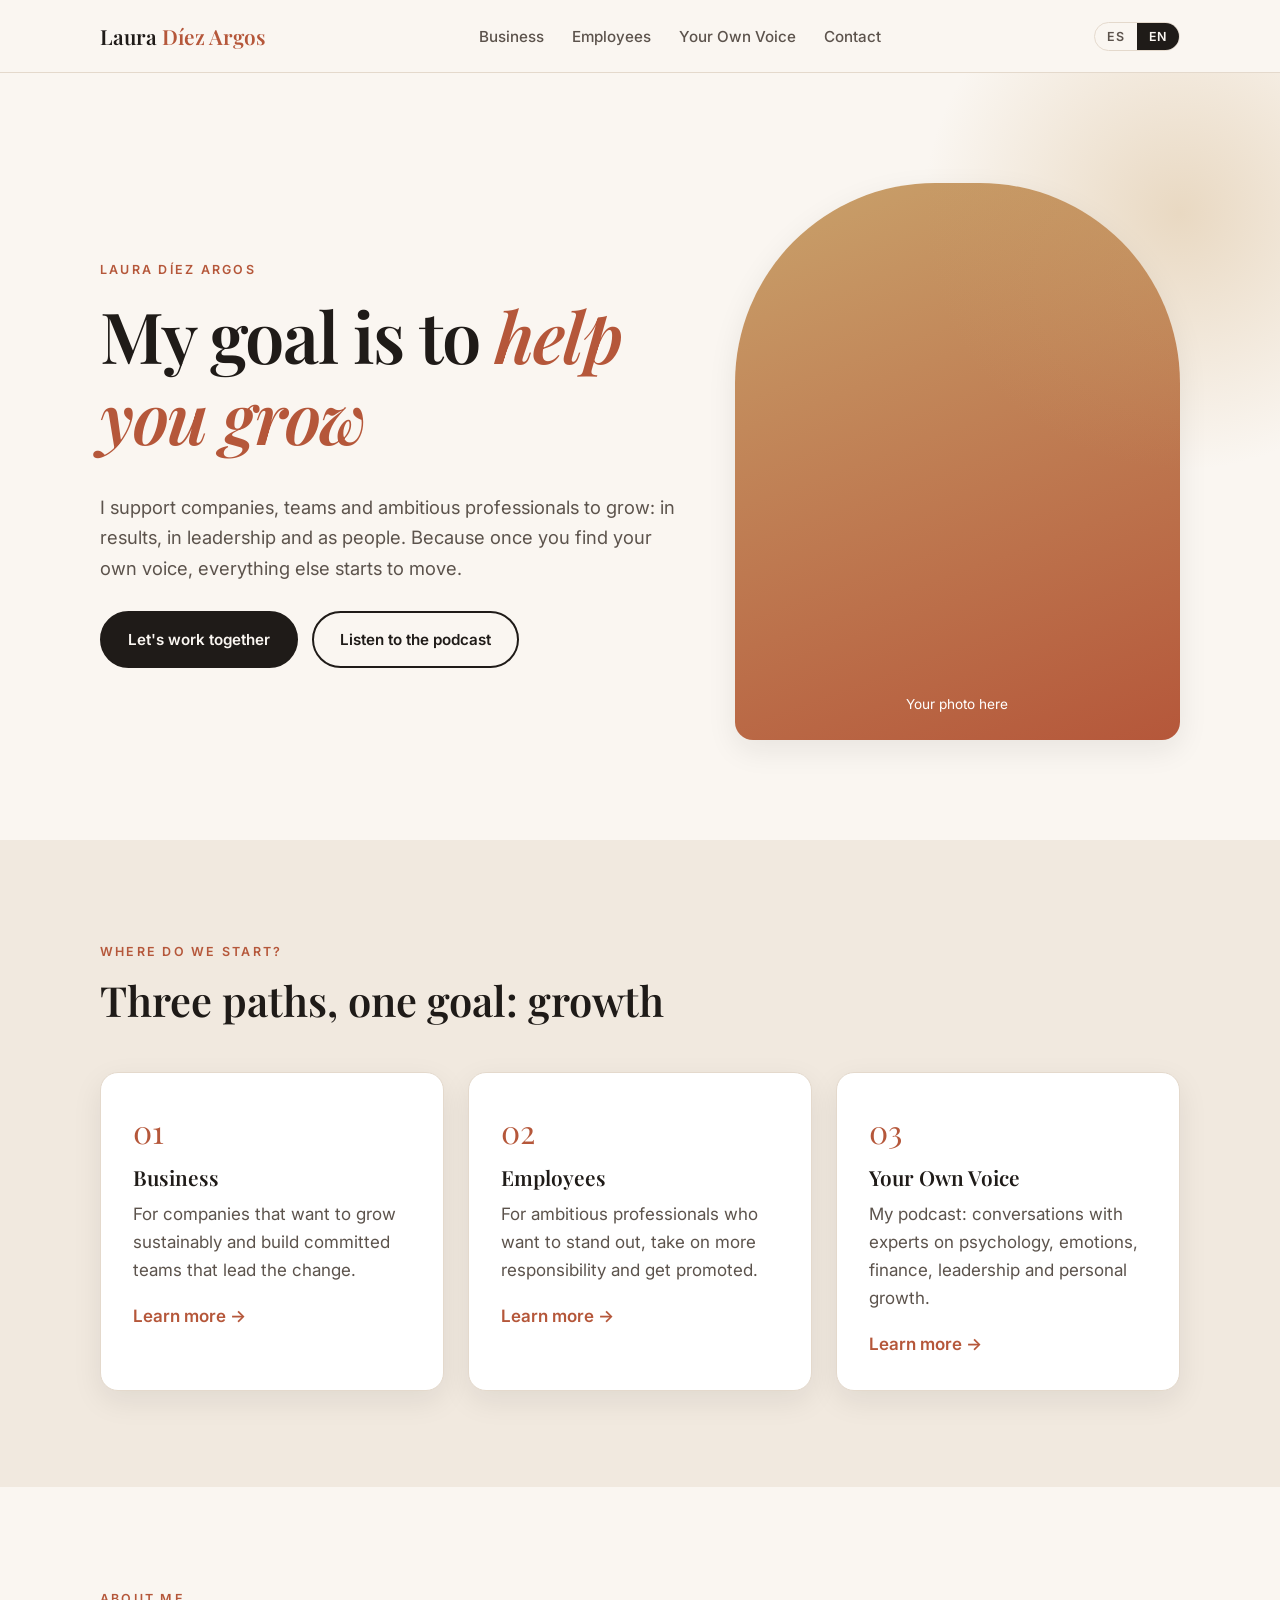
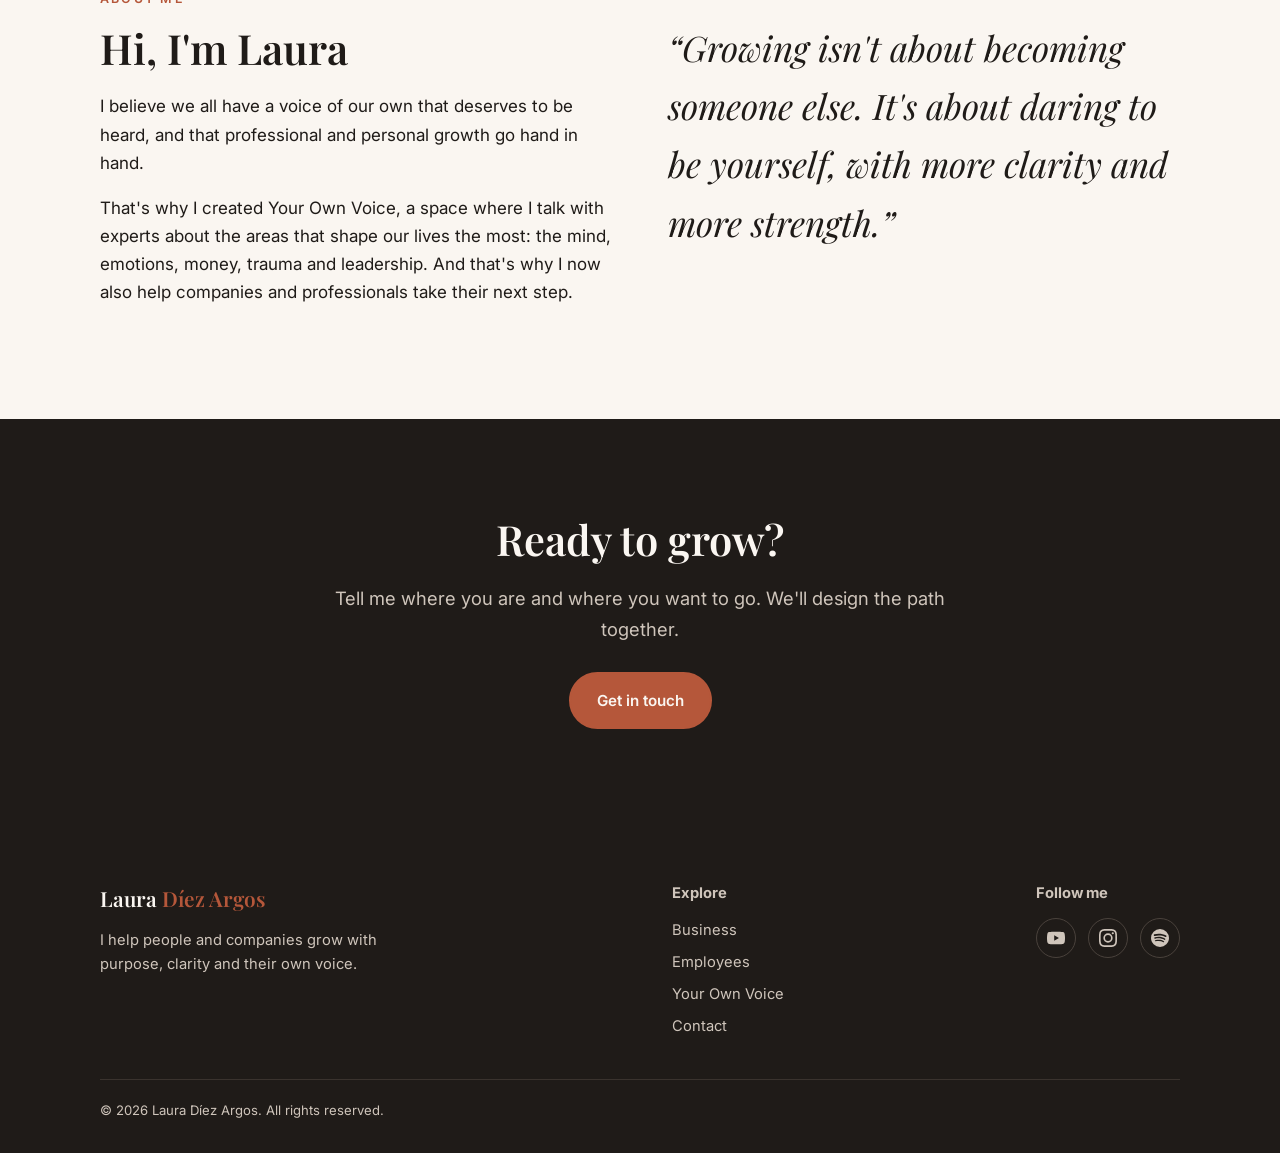
==== website/index.html @ 8116e39f "Add bilingual personal website (ES/EN) Static site with Home, Negocios, Empleados, Your Own Voice an" ====
<!doctype html>
<html lang="es">
<head>
  <meta charset="utf-8">
  <meta name="viewport" content="width=device-width, initial-scale=1">
  <title>Laura Díez Argos</title>
  <meta name="description" content="Laura Díez Argos — My goal is to help you grow. Crecimiento para negocios, empleados y el podcast Your Own Voice.">
  <link rel="preconnect" href="https://fonts.googleapis.com">
  <link rel="preconnect" href="https://fonts.gstatic.com" crossorigin>
  <link href="https://fonts.googleapis.com/css2?family=Inter:wght@400;500;600&family=Playfair+Display:ital,wght@0,500;0,600;1,500&display=swap" rel="stylesheet">
  <link rel="stylesheet" href="css/styles.css">
</head>
<body data-title-key="home.title">
  <div id="site-header"></div>
  <main>
  <section class="hero">
    <div class="container hero-grid">
      <div>
        <span class="eyebrow" data-i18n="home.eyebrow"></span>
        <h1 data-i18n="home.title"></h1>
        <p class="lead" data-i18n="home.lead"></p>
        <div class="btn-row">
          <a class="btn btn-primary" href="contacto.html" data-i18n="home.cta1"></a>
          <a class="btn btn-ghost" href="your-own-voice.html" data-i18n="home.cta2"></a>
        </div>
      </div>
      <!-- Sustituye por: <img src="img/laura.jpg" alt="Laura Díez Argos"> -->
      <div class="hero-photo"><span data-i18n="home.photo"></span></div>
    </div>
  </section>

  <section class="section-alt">
    <div class="container">
      <div class="section-head">
        <span class="eyebrow" data-i18n="home.paths.eyebrow"></span>
        <h2 data-i18n="home.paths.title"></h2>
      </div>
      <div class="grid grid-3">
        <a class="card" href="negocios.html"><span class="num">01</span><h3 data-i18n="home.paths.b.title"></h3><p data-i18n="home.paths.b.text"></p><span class="more" data-i18n="home.more"></span></a>
        <a class="card" href="empleados.html"><span class="num">02</span><h3 data-i18n="home.paths.e.title"></h3><p data-i18n="home.paths.e.text"></p><span class="more" data-i18n="home.more"></span></a>
        <a class="card" href="your-own-voice.html"><span class="num">03</span><h3 data-i18n="home.paths.y.title"></h3><p data-i18n="home.paths.y.text"></p><span class="more" data-i18n="home.more"></span></a>
      </div>
    </div>
  </section>

  <section>
    <div class="container grid grid-2" style="align-items:center;gap:56px">
      <div>
        <span class="eyebrow" data-i18n="home.about.eyebrow"></span>
        <h2 data-i18n="home.about.title"></h2>
        <p data-i18n="home.about.p1"></p>
        <p data-i18n="home.about.p2"></p>
      </div>
      <p class="quote" data-i18n="home.quote"></p>
    </div>
  </section>

  <section class="section-dark cta-band">
    <div class="container">
      <h2 data-i18n="cta.title"></h2>
      <p class="lead center" data-i18n="cta.text"></p>
      <div class="btn-row"><a class="btn btn-primary" href="contacto.html" data-i18n="cta.button"></a></div>
    </div>
  </section>
  </main>
  <div id="site-footer"></div>
  <script src="js/config.js"></script>
  <script src="js/i18n.js"></script>
  <script src="js/main.js"></script>
</body>
</html>
---- website/css/styles.css ----
/* ==========================================================
   Laura Díez Argos — estilos globales
   Paleta cálida y elegante: crema, carbón y terracota.
   Cambia los colores de marca aquí (tokens en :root).
   ========================================================== */
:root {
  --bg: #faf6f1;
  --bg-alt: #f1e9df;
  --surface: #ffffff;
  --ink: #1f1b18;
  --ink-soft: #5c534c;
  --accent: #b5573a;        /* terracota */
  --accent-dark: #8f4029;
  --gold: #c9a26b;
  --line: #e4d9cc;
  --radius: 18px;
  --shadow: 0 10px 30px rgba(31, 27, 24, 0.08);
  --max: 1120px;
  --font-serif: "Playfair Display", Georgia, serif;
  --font-sans: "Inter", system-ui, -apple-system, "Segoe UI", sans-serif;
}

* { box-sizing: border-box; }
html { scroll-behavior: smooth; }
body {
  margin: 0;
  background: var(--bg);
  color: var(--ink);
  font-family: var(--font-sans);
  font-size: 17px;
  line-height: 1.65;
  -webkit-font-smoothing: antialiased;
}
img { max-width: 100%; display: block; }
a { color: inherit; }

.container { width: 100%; max-width: var(--max); margin: 0 auto; padding: 0 20px; }

h1, h2, h3 { font-family: var(--font-serif); font-weight: 600; line-height: 1.15; margin: 0 0 .5em; }
h1 { font-size: clamp(2.4rem, 6vw, 4.4rem); letter-spacing: -0.02em; }
h2 { font-size: clamp(1.8rem, 3.6vw, 2.6rem); }
h3 { font-size: 1.3rem; }
p { margin: 0 0 1em; }

.eyebrow {
  display: inline-block;
  font-size: .78rem;
  font-weight: 600;
  letter-spacing: .18em;
  text-transform: uppercase;
  color: var(--accent);
  margin-bottom: 14px;
}
.lead { font-size: 1.15rem; color: var(--ink-soft); max-width: 640px; }
.accent { color: var(--accent); font-style: italic; }

/* ---------- Header / navegación ---------- */
.site-header {
  position: sticky; top: 0; z-index: 50;
  background: rgba(250, 246, 241, 0.92);
  backdrop-filter: blur(10px);
  border-bottom: 1px solid var(--line);
}
.nav { display: flex; align-items: center; justify-content: space-between; height: 72px; gap: 16px; }
.brand { font-family: var(--font-serif); font-size: 1.3rem; font-weight: 600; text-decoration: none; white-space: nowrap; }
.brand span { color: var(--accent); }
.nav-links { display: flex; align-items: center; gap: 28px; list-style: none; margin: 0; padding: 0; }
.nav-links a {
  text-decoration: none; font-size: .95rem; font-weight: 500; color: var(--ink-soft);
  padding: 6px 0; border-bottom: 2px solid transparent; transition: color .2s, border-color .2s;
}
.nav-links a:hover, .nav-links a.active { color: var(--ink); border-color: var(--accent); }
.nav-right { display: flex; align-items: center; gap: 12px; }

.lang-switch { display: flex; border: 1px solid var(--line); border-radius: 999px; overflow: hidden; }
.lang-switch button {
  border: 0; background: transparent; padding: 6px 12px; font: 600 .78rem var(--font-sans);
  letter-spacing: .06em; cursor: pointer; color: var(--ink-soft);
}
.lang-switch button.on { background: var(--ink); color: var(--bg); }

.menu-toggle { display: none; background: none; border: 0; cursor: pointer; padding: 8px; }
.menu-toggle span { display: block; width: 24px; height: 2px; background: var(--ink); margin: 5px 0; transition: .3s; }

@media (max-width: 860px) {
  .menu-toggle { display: block; }
  .nav-links {
    position: absolute; top: 72px; left: 0; right: 0;
    flex-direction: column; align-items: flex-start; gap: 0;
    background: var(--bg); border-bottom: 1px solid var(--line);
    padding: 8px 20px 20px; display: none;
  }
  .nav-links.open { display: flex; }
  .nav-links li { width: 100%; }
  .nav-links a { display: block; padding: 14px 0; border-bottom: 1px solid var(--line); }
}

/* ---------- Botones ---------- */
.btn {
  display: inline-block; text-decoration: none; font-weight: 600; font-size: .95rem;
  padding: 14px 26px; border-radius: 999px; border: 2px solid var(--ink);
  transition: transform .15s, background .2s, color .2s; cursor: pointer; font-family: var(--font-sans);
}
.btn:hover { transform: translateY(-2px); }
.btn-primary { background: var(--ink); color: var(--bg); }
.btn-primary:hover { background: var(--accent); border-color: var(--accent); }
.btn-ghost { background: transparent; color: var(--ink); }
.btn-ghost:hover { background: var(--ink); color: var(--bg); }
.btn-row { display: flex; flex-wrap: wrap; gap: 14px; margin-top: 28px; }

/* ---------- Secciones ---------- */
section { padding: 96px 0; }
.section-alt { background: var(--bg-alt); }
.section-dark { background: var(--ink); color: var(--bg); }
.section-dark .lead { color: #cfc5bb; }
.section-head { max-width: 720px; margin-bottom: 48px; }
.center { text-align: center; margin-left: auto; margin-right: auto; }

/* Hero */
.hero { padding: 110px 0 100px; position: relative; overflow: hidden; }
.hero::after {
  content: ""; position: absolute; right: -160px; top: -120px; width: 520px; height: 520px;
  border-radius: 50%; background: radial-gradient(circle, rgba(201,162,107,.35), transparent 70%);
  pointer-events: none;
}
.hero-grid { display: grid; grid-template-columns: 1.3fr 1fr; gap: 56px; align-items: center; }
.hero-photo {
  aspect-ratio: 4 / 5; border-radius: 200px 200px var(--radius) var(--radius);
  background: linear-gradient(160deg, var(--gold), var(--accent));
  display: flex; align-items: flex-end; justify-content: center; color: #fff;
  font-size: .85rem; padding: 24px; text-align: center; box-shadow: var(--shadow); overflow: hidden;
}
.hero-photo img { width: 100%; height: 100%; object-fit: cover; }
.page-hero { padding: 90px 0 70px; border-bottom: 1px solid var(--line); }

@media (max-width: 860px) {
  .hero-grid { grid-template-columns: 1fr; }
  .hero-photo { max-width: 360px; }
  section { padding: 72px 0; }
}

/* Tarjetas */
.grid { display: grid; gap: 24px; }
.grid-3 { grid-template-columns: repeat(3, 1fr); }
.grid-2 { grid-template-columns: repeat(2, 1fr); }
@media (max-width: 860px) { .grid-3, .grid-2 { grid-template-columns: 1fr; } }

.card {
  background: var(--surface); border: 1px solid var(--line); border-radius: var(--radius);
  padding: 32px; box-shadow: var(--shadow); transition: transform .2s;
}
a.card { text-decoration: none; display: block; }
a.card:hover { transform: translateY(-4px); }
.card .num { font-family: var(--font-serif); font-size: 2rem; color: var(--accent); display: block; margin-bottom: 8px; }
.card p { color: var(--ink-soft); margin: 0; }
.card .more { display: inline-block; margin-top: 18px; font-weight: 600; color: var(--accent); }

.list-check { list-style: none; padding: 0; margin: 0; }
.list-check li { padding-left: 30px; position: relative; margin-bottom: 12px; }
.list-check li::before { content: "✦"; position: absolute; left: 0; color: var(--accent); }

/* Pasos */
.steps { counter-reset: step; }
.step { display: grid; grid-template-columns: 70px 1fr; gap: 20px; padding: 26px 0; border-top: 1px solid var(--line); }
.step:last-child { border-bottom: 1px solid var(--line); }
.step::before {
  counter-increment: step; content: "0" counter(step);
  font-family: var(--font-serif); font-size: 2rem; color: var(--accent);
}
.step p { color: var(--ink-soft); margin: 0; }

/* Quote / CTA */
.quote { font-family: var(--font-serif); font-size: clamp(1.5rem, 3vw, 2.2rem); font-style: italic; max-width: 820px; }
.cta-band { text-align: center; }
.cta-band .btn-row { justify-content: center; }
.section-dark .btn-primary { background: var(--accent); border-color: var(--accent); }
.section-dark .btn-ghost { color: var(--bg); border-color: var(--bg); }
.section-dark .btn-ghost:hover { background: var(--bg); color: var(--ink); }

/* Temas (chips) */
.chips { display: flex; flex-wrap: wrap; gap: 10px; }
.chip { border: 1px solid var(--line); background: var(--surface); padding: 8px 16px; border-radius: 999px; font-size: .9rem; }

/* Plataformas */
.platform { display: flex; flex-direction: column; gap: 10px; }
.platform .icon { width: 52px; height: 52px; border-radius: 14px; display: grid; place-items: center; color: #fff; margin-bottom: 8px; }
.platform .icon svg { width: 26px; height: 26px; fill: currentColor; }
.yt { background: #ff0000; }
.ig { background: linear-gradient(45deg, #f58529, #dd2a7b, #8134af); }
.sp { background: #1db954; }

.embed { aspect-ratio: 16 / 9; border-radius: var(--radius); overflow: hidden; background: var(--bg-alt); border: 1px dashed var(--line); display: grid; place-items: center; color: var(--ink-soft); text-align: center; padding: 20px; }
.embed iframe { width: 100%; height: 100%; border: 0; }

/* Formulario */
.form { display: grid; gap: 18px; }
.form label { font-weight: 600; font-size: .9rem; display: block; margin-bottom: 6px; }
.form input, .form select, .form textarea {
  width: 100%; padding: 14px 16px; border-radius: 12px; border: 1px solid var(--line);
  background: var(--surface); font: inherit; color: var(--ink);
}
.form input:focus, .form select:focus, .form textarea:focus { outline: 2px solid var(--accent); outline-offset: 1px; }
.form textarea { min-height: 150px; resize: vertical; }
.form-note { font-size: .85rem; color: var(--ink-soft); }

/* Footer */
.site-footer { background: var(--ink); color: #cfc5bb; padding: 56px 0 32px; font-size: .92rem; }
.footer-grid { display: flex; flex-wrap: wrap; justify-content: space-between; gap: 32px; }
.site-footer .brand { color: var(--bg); }
.site-footer a { text-decoration: none; }
.site-footer a:hover { color: var(--bg); }
.footer-links { list-style: none; margin: 0; padding: 0; display: grid; gap: 8px; }
.socials { display: flex; gap: 12px; }
.socials a { width: 40px; height: 40px; border-radius: 50%; border: 1px solid #4a423c; display: grid; place-items: center; }
.socials svg { width: 18px; height: 18px; fill: currentColor; }
.copy { margin-top: 40px; padding-top: 20px; border-top: 1px solid #3a332e; font-size: .82rem; }
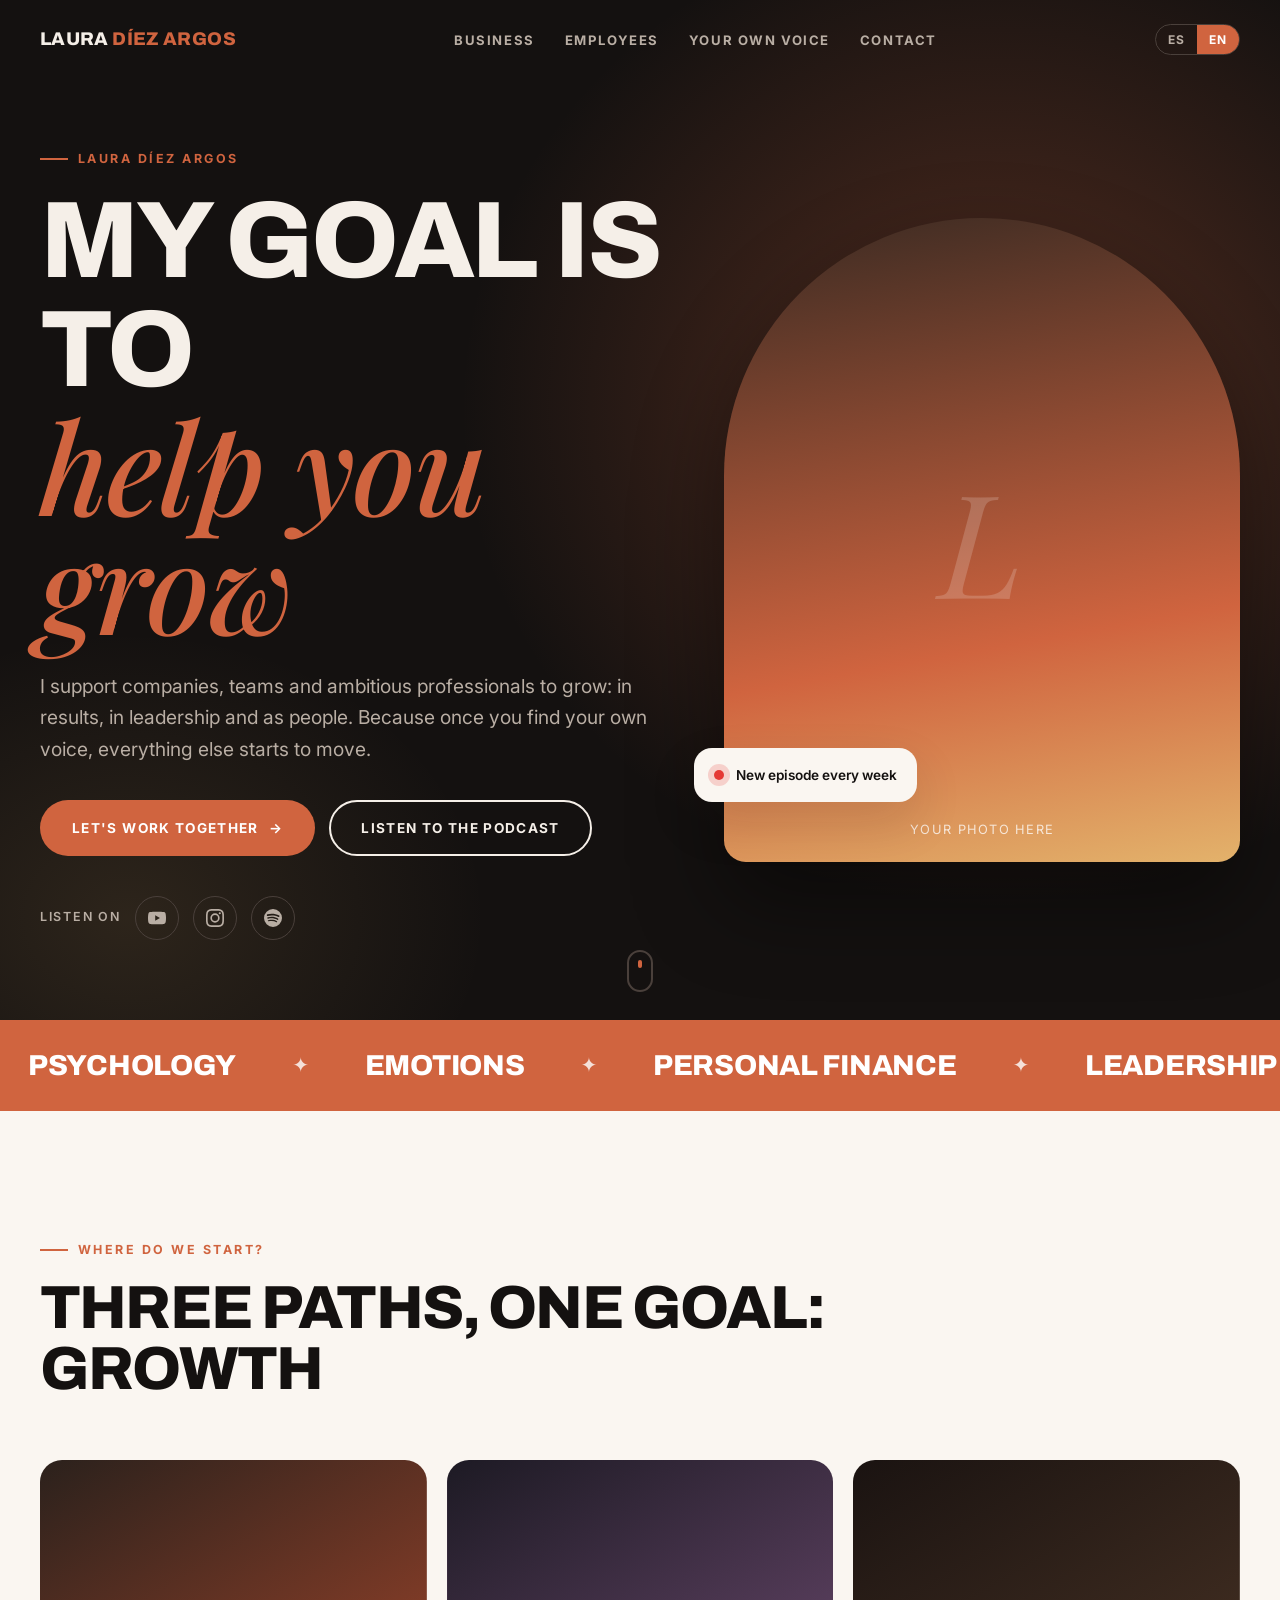
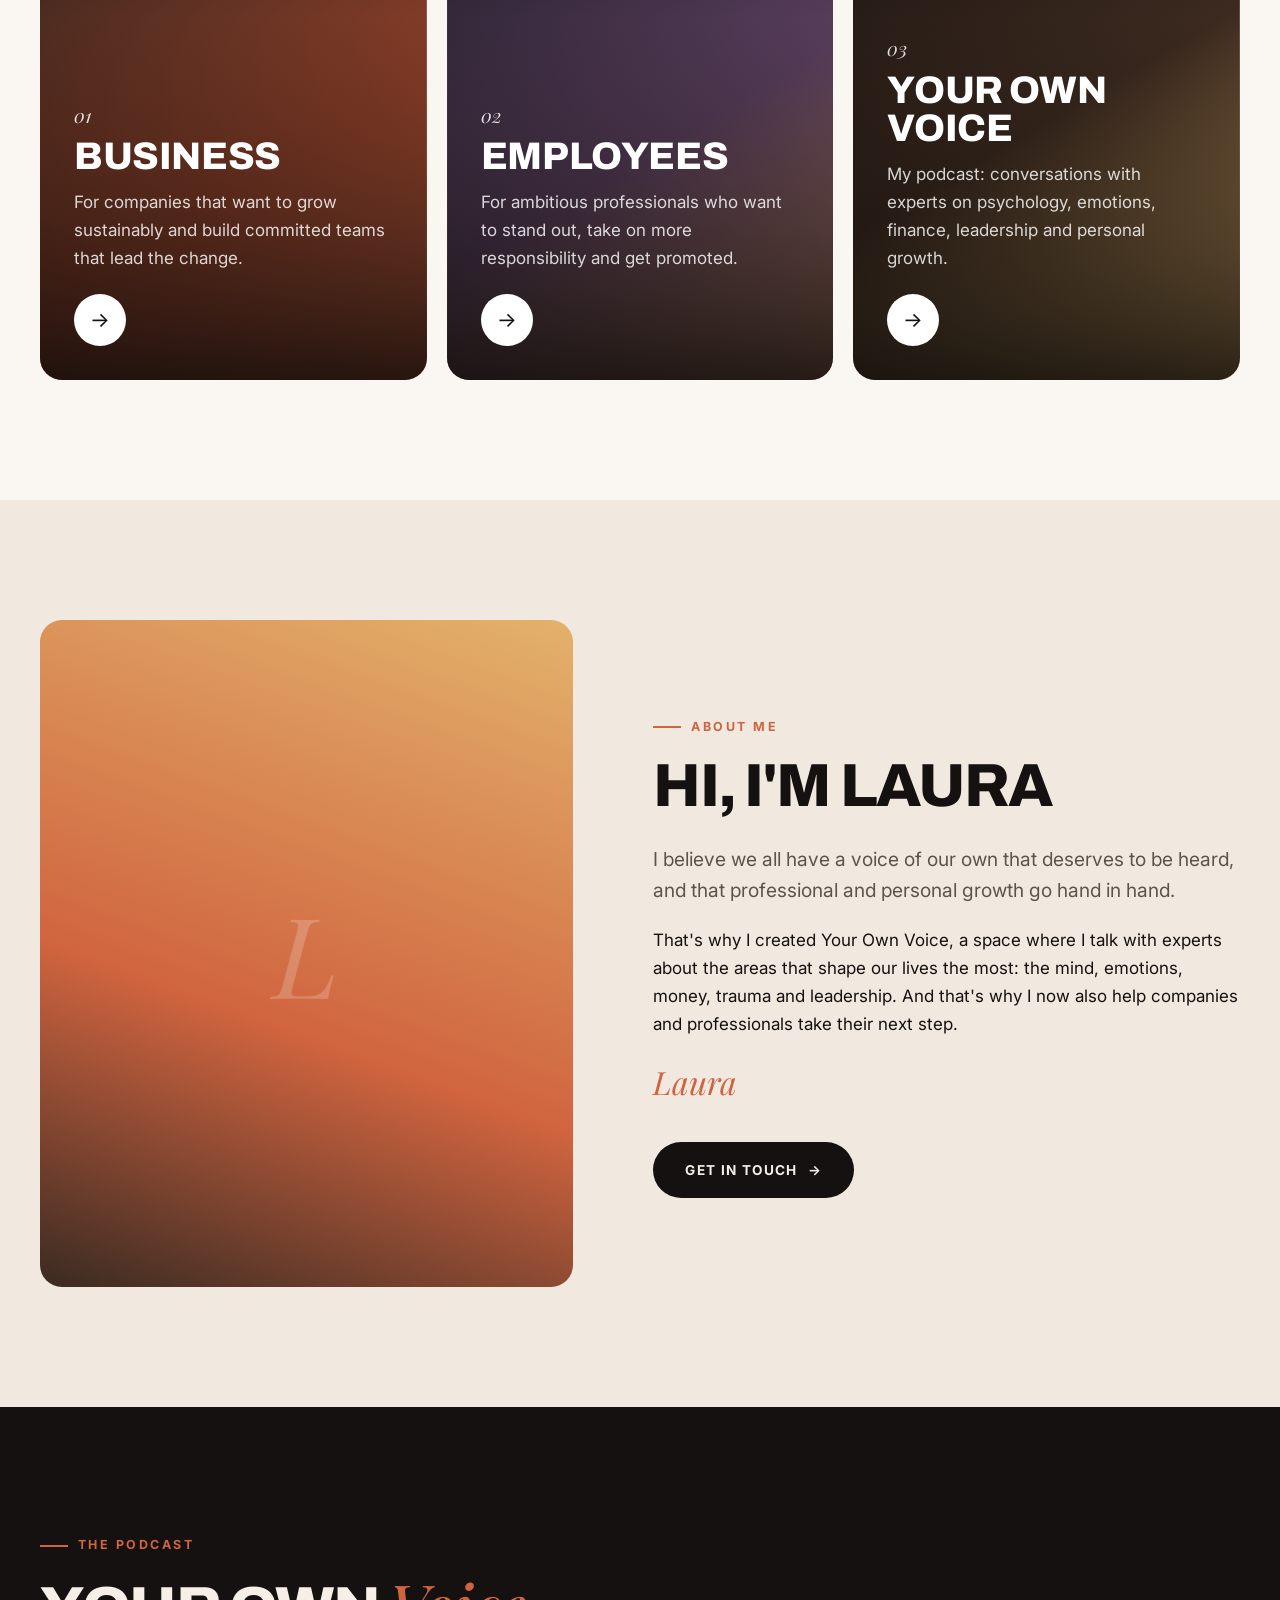
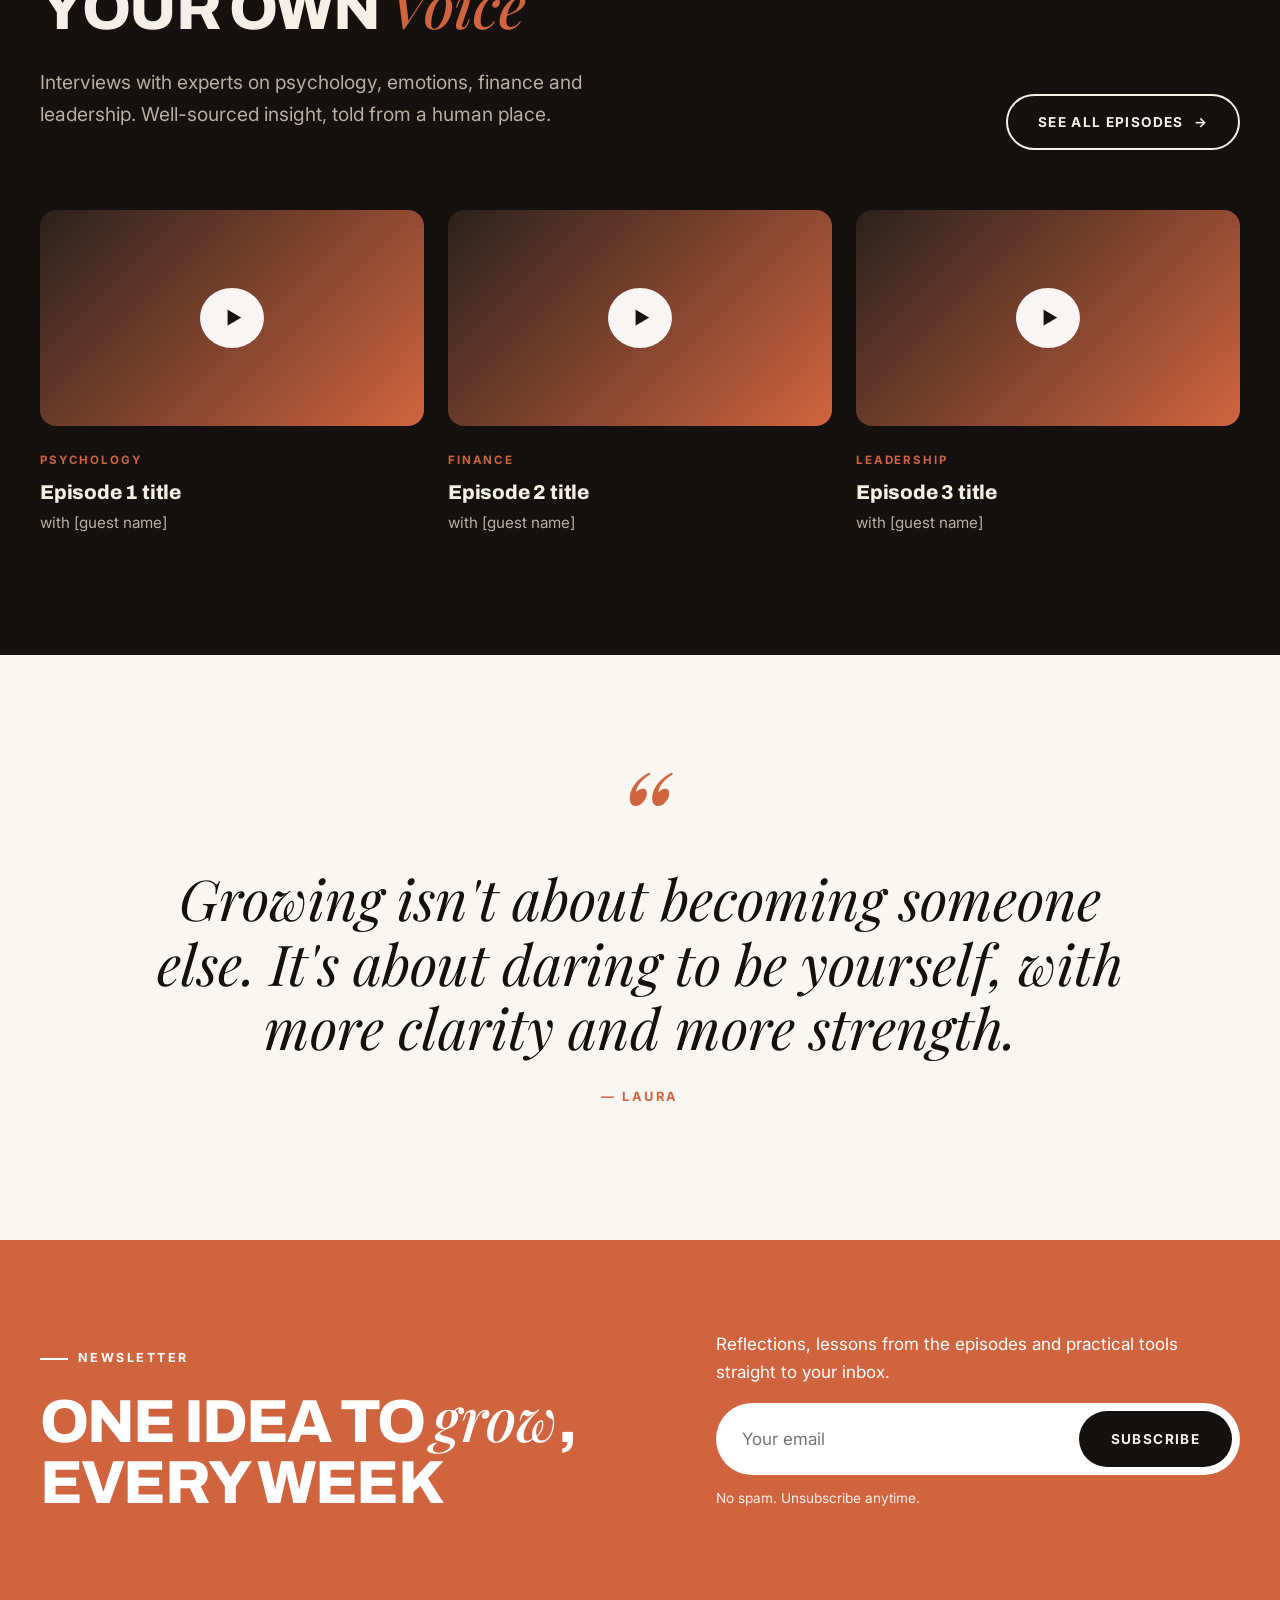
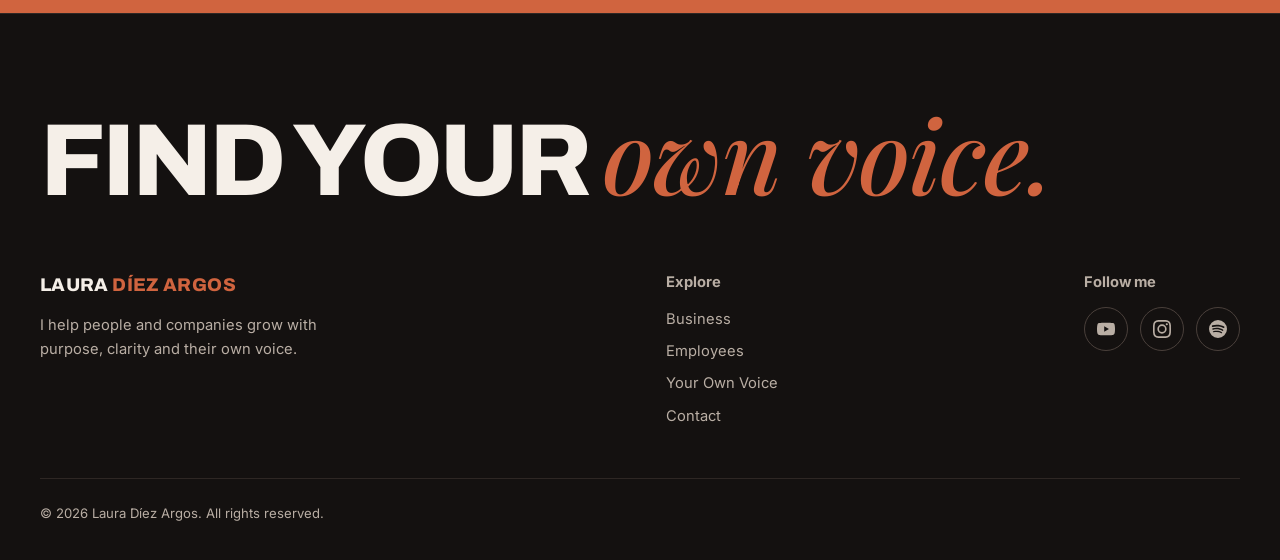
==== commit b2b25bca: "Redesign website with bolder, high-contrast editorial style Dark full-height hero, oversized display" ====
--- a/website/index.html
+++ b/website/index.html
@@ -7,12 +7,13 @@
   <meta name="description" content="Laura Díez Argos — My goal is to help you grow. Crecimiento para negocios, empleados y el podcast Your Own Voice.">
   <link rel="preconnect" href="https://fonts.googleapis.com">
   <link rel="preconnect" href="https://fonts.gstatic.com" crossorigin>
-  <link href="https://fonts.googleapis.com/css2?family=Inter:wght@400;500;600&family=Playfair+Display:ital,wght@0,500;0,600;1,500&display=swap" rel="stylesheet">
+  <link href="https://fonts.googleapis.com/css2?family=Archivo:wght@700;800;900&family=Inter:wght@400;500;600;700&family=Playfair+Display:ital,wght@0,500;0,600;1,500&display=swap" rel="stylesheet">
   <link rel="stylesheet" href="css/styles.css">
 </head>
 <body data-title-key="home.title">
   <div id="site-header"></div>
   <main>
+  <!-- HERO -->
   <section class="hero">
     <div class="container hero-grid">
       <div>
@@ -20,46 +21,96 @@
         <h1 data-i18n="home.title"></h1>
         <p class="lead" data-i18n="home.lead"></p>
         <div class="btn-row">
-          <a class="btn btn-primary" href="contacto.html" data-i18n="home.cta1"></a>
+          <a class="btn btn-primary" href="contacto.html"><span data-i18n="home.cta1"></span> →</a>
           <a class="btn btn-ghost" href="your-own-voice.html" data-i18n="home.cta2"></a>
         </div>
+        <div class="listen" data-socials><span data-i18n="home.listen"></span></div>
       </div>
-      <!-- Sustituye por: <img src="img/laura.jpg" alt="Laura Díez Argos"> -->
-      <div class="hero-photo"><span data-i18n="home.photo"></span></div>
+      <div style="position:relative">
+        <!-- Sustituye el contenido por: <img src="img/laura.jpg" alt="Laura Díez Argos"> -->
+        <div class="hero-photo"><span class="monogram">L</span><span class="ph-note" data-i18n="home.photo"></span></div>
+        <div class="hero-badge"><span class="dot"></span><span data-i18n="home.badge"></span></div>
+      </div>
     </div>
+    <span class="scroll-cue" aria-hidden="true"></span>
   </section>
 
-  <section class="section-alt">
+  <!-- CINTA DE TEMAS -->
+  <div class="marquee" aria-hidden="true"><div class="marquee-track">
+    <span data-i18n="yov.t1"></span><span data-i18n="yov.t2"></span><span data-i18n="yov.t4"></span>
+    <span data-i18n="yov.t5"></span><span data-i18n="yov.t3"></span><span data-i18n="yov.t6"></span>
+    <span data-i18n="yov.t7"></span><span data-i18n="yov.t8"></span>
+  </div></div>
+
+  <!-- CAMINOS -->
+  <section>
     <div class="container">
-      <div class="section-head">
+      <div class="section-head reveal">
         <span class="eyebrow" data-i18n="home.paths.eyebrow"></span>
         <h2 data-i18n="home.paths.title"></h2>
       </div>
-      <div class="grid grid-3">
-        <a class="card" href="negocios.html"><span class="num">01</span><h3 data-i18n="home.paths.b.title"></h3><p data-i18n="home.paths.b.text"></p><span class="more" data-i18n="home.more"></span></a>
-        <a class="card" href="empleados.html"><span class="num">02</span><h3 data-i18n="home.paths.e.title"></h3><p data-i18n="home.paths.e.text"></p><span class="more" data-i18n="home.more"></span></a>
-        <a class="card" href="your-own-voice.html"><span class="num">03</span><h3 data-i18n="home.paths.y.title"></h3><p data-i18n="home.paths.y.text"></p><span class="more" data-i18n="home.more"></span></a>
+      <div class="tiles">
+        <a class="tile reveal" href="negocios.html"><div class="bg bg-1"></div><span class="num">01</span><h3 data-i18n="home.paths.b.title"></h3><p data-i18n="home.paths.b.text"></p><span class="arrow">→</span></a>
+        <a class="tile reveal" href="empleados.html"><div class="bg bg-2"></div><span class="num">02</span><h3 data-i18n="home.paths.e.title"></h3><p data-i18n="home.paths.e.text"></p><span class="arrow">→</span></a>
+        <a class="tile reveal" href="your-own-voice.html"><div class="bg bg-3"></div><span class="num">03</span><h3 data-i18n="home.paths.y.title"></h3><p data-i18n="home.paths.y.text"></p><span class="arrow">→</span></a>
       </div>
     </div>
   </section>
 
-  <section>
-    <div class="container grid grid-2" style="align-items:center;gap:56px">
-      <div>
+  <!-- SOBRE MÍ -->
+  <section class="section-alt">
+    <div class="container about-grid">
+      <!-- Sustituye por: <img src="img/laura-2.jpg" alt="Laura Díez Argos"> -->
+      <div class="about-photo reveal"><span class="monogram">L</span></div>
+      <div class="reveal">
         <span class="eyebrow" data-i18n="home.about.eyebrow"></span>
         <h2 data-i18n="home.about.title"></h2>
-        <p data-i18n="home.about.p1"></p>
+        <p class="lead" data-i18n="home.about.p1"></p>
         <p data-i18n="home.about.p2"></p>
+        <div class="about-sign">Laura</div>
+        <div class="btn-row"><a class="btn btn-dark" href="contacto.html"><span data-i18n="cta.button"></span> →</a></div>
       </div>
-      <p class="quote" data-i18n="home.quote"></p>
     </div>
   </section>
 
-  <section class="section-dark cta-band">
+  <!-- PODCAST -->
+  <section class="section-dark">
     <div class="container">
-      <h2 data-i18n="cta.title"></h2>
-      <p class="lead center" data-i18n="cta.text"></p>
-      <div class="btn-row"><a class="btn btn-primary" href="contacto.html" data-i18n="cta.button"></a></div>
+      <div class="section-head row reveal">
+        <div>
+          <span class="eyebrow" data-i18n="home.pod.eyebrow"></span>
+          <h2 data-i18n="home.pod.title"></h2>
+          <p class="lead" data-i18n="home.pod.text"></p>
+        </div>
+        <a class="btn btn-ghost" href="your-own-voice.html"><span data-i18n="home.pod.cta"></span> →</a>
+      </div>
+      <div class="episodes" data-episodes></div>
+    </div>
+  </section>
+
+  <!-- CITA -->
+  <section>
+    <div class="container reveal">
+      <p class="big-quote" data-i18n="home.quote"></p>
+      <p class="quote-by" data-i18n="home.quote.by"></p>
+    </div>
+  </section>
+
+  <!-- NEWSLETTER -->
+  <section class="section-accent" style="padding:90px 0">
+    <div class="container newsletter reveal">
+      <div>
+        <span class="eyebrow" data-i18n="nl.eyebrow"></span>
+        <h2 data-i18n="nl.title"></h2>
+      </div>
+      <div>
+        <p data-i18n="nl.text"></p>
+        <form class="nl-form" id="nl-form">
+          <input type="email" name="email" required data-i18n-placeholder="nl.placeholder" aria-label="Email">
+          <button class="btn btn-dark" type="submit" data-i18n="nl.button"></button>
+        </form>
+        <p class="nl-note" id="nl-status" data-i18n="nl.note"></p>
+      </div>
     </div>
   </section>
   </main>
--- a/website/css/styles.css
+++ b/website/css/styles.css
@@ -1,21 +1,26 @@
 /* ==========================================================
-   Laura Díez Argos — estilos globales
-   Paleta cálida y elegante: crema, carbón y terracota.
-   Cambia los colores de marca aquí (tokens en :root).
+   Laura Díez Argos — estilos globales (v2: más impacto)
+   Tokens de marca en :root. Titulares grandes en Archivo,
+   acentos emocionales en Playfair Display itálica.
    ========================================================== */
 :root {
   --bg: #faf6f1;
   --bg-alt: #f1e9df;
   --surface: #ffffff;
-  --ink: #1f1b18;
+  --ink: #141110;
+  --ink-2: #1f1a17;
   --ink-soft: #5c534c;
-  --accent: #b5573a;        /* terracota */
-  --accent-dark: #8f4029;
-  --gold: #c9a26b;
+  --on-dark: #f5efe8;
+  --on-dark-soft: #b9aea4;
+  --accent: #d0643f;        /* terracota viva */
+  --accent-dark: #a94a2b;
+  --gold: #e3b26b;
   --line: #e4d9cc;
-  --radius: 18px;
-  --shadow: 0 10px 30px rgba(31, 27, 24, 0.08);
-  --max: 1120px;
+  --line-dark: #2e2724;
+  --radius: 22px;
+  --shadow: 0 20px 50px rgba(20, 17, 16, 0.12);
+  --max: 1240px;
+  --font-display: "Archivo", "Inter", system-ui, sans-serif;
   --font-serif: "Playfair Display", Georgia, serif;
   --font-sans: "Inter", system-ui, -apple-system, "Segoe UI", sans-serif;
 }
@@ -23,194 +28,284 @@
 * { box-sizing: border-box; }
 html { scroll-behavior: smooth; }
 body {
-  margin: 0;
-  background: var(--bg);
-  color: var(--ink);
-  font-family: var(--font-sans);
-  font-size: 17px;
-  line-height: 1.65;
-  -webkit-font-smoothing: antialiased;
+  margin: 0; background: var(--bg); color: var(--ink);
+  font-family: var(--font-sans); font-size: 17px; line-height: 1.65;
+  -webkit-font-smoothing: antialiased; overflow-x: hidden;
 }
 img { max-width: 100%; display: block; }
 a { color: inherit; }
-
 .container { width: 100%; max-width: var(--max); margin: 0 auto; padding: 0 20px; }
 
-h1, h2, h3 { font-family: var(--font-serif); font-weight: 600; line-height: 1.15; margin: 0 0 .5em; }
-h1 { font-size: clamp(2.4rem, 6vw, 4.4rem); letter-spacing: -0.02em; }
-h2 { font-size: clamp(1.8rem, 3.6vw, 2.6rem); }
-h3 { font-size: 1.3rem; }
+h1, h2, h3 { font-family: var(--font-display); font-weight: 800; line-height: 1; margin: 0 0 .45em; letter-spacing: -0.03em; }
+h1 { font-size: clamp(2.8rem, 8.5vw, 7rem); text-transform: uppercase; }
+h2 { font-size: clamp(2rem, 5vw, 3.8rem); text-transform: uppercase; }
+h3 { font-size: 1.4rem; letter-spacing: -0.01em; }
 p { margin: 0 0 1em; }
 
+/* Palabra emocional en serif itálica */
+.accent, .serif { font-family: var(--font-serif); font-style: italic; font-weight: 500; text-transform: none; letter-spacing: -0.01em; color: var(--accent); }
+
 .eyebrow {
-  display: inline-block;
-  font-size: .78rem;
-  font-weight: 600;
-  letter-spacing: .18em;
-  text-transform: uppercase;
-  color: var(--accent);
-  margin-bottom: 14px;
-}
-.lead { font-size: 1.15rem; color: var(--ink-soft); max-width: 640px; }
-.accent { color: var(--accent); font-style: italic; }
-
-/* ---------- Header / navegación ---------- */
+  display: inline-flex; align-items: center; gap: 10px;
+  font-size: .78rem; font-weight: 700; letter-spacing: .2em; text-transform: uppercase;
+  color: var(--accent); margin-bottom: 18px;
+}
+.eyebrow::before { content: ""; width: 28px; height: 2px; background: currentColor; }
+.lead { font-size: 1.2rem; color: var(--ink-soft); max-width: 620px; }
+
+/* ---------- Header ---------- */
 .site-header {
-  position: sticky; top: 0; z-index: 50;
-  background: rgba(250, 246, 241, 0.92);
-  backdrop-filter: blur(10px);
-  border-bottom: 1px solid var(--line);
-}
-.nav { display: flex; align-items: center; justify-content: space-between; height: 72px; gap: 16px; }
-.brand { font-family: var(--font-serif); font-size: 1.3rem; font-weight: 600; text-decoration: none; white-space: nowrap; }
+  position: fixed; top: 0; left: 0; right: 0; z-index: 50;
+  transition: background .3s, border-color .3s; border-bottom: 1px solid transparent;
+  color: var(--on-dark);
+}
+.site-header.scrolled { background: rgba(20, 17, 16, .92); backdrop-filter: blur(12px); border-color: var(--line-dark); }
+.nav { display: flex; align-items: center; justify-content: space-between; height: 78px; gap: 16px; }
+.brand { font-family: var(--font-display); font-size: 1.15rem; font-weight: 800; text-decoration: none; text-transform: uppercase; letter-spacing: .02em; white-space: nowrap; }
 .brand span { color: var(--accent); }
-.nav-links { display: flex; align-items: center; gap: 28px; list-style: none; margin: 0; padding: 0; }
+.nav-links { display: flex; align-items: center; gap: 30px; list-style: none; margin: 0; padding: 0; }
 .nav-links a {
-  text-decoration: none; font-size: .95rem; font-weight: 500; color: var(--ink-soft);
-  padding: 6px 0; border-bottom: 2px solid transparent; transition: color .2s, border-color .2s;
-}
-.nav-links a:hover, .nav-links a.active { color: var(--ink); border-color: var(--accent); }
+  text-decoration: none; font-size: .82rem; font-weight: 700; letter-spacing: .12em; text-transform: uppercase;
+  color: var(--on-dark-soft); padding: 6px 0; border-bottom: 2px solid transparent; transition: color .2s, border-color .2s;
+}
+.nav-links a:hover, .nav-links a.active { color: var(--on-dark); border-color: var(--accent); }
 .nav-right { display: flex; align-items: center; gap: 12px; }
-
-.lang-switch { display: flex; border: 1px solid var(--line); border-radius: 999px; overflow: hidden; }
-.lang-switch button {
-  border: 0; background: transparent; padding: 6px 12px; font: 600 .78rem var(--font-sans);
-  letter-spacing: .06em; cursor: pointer; color: var(--ink-soft);
-}
-.lang-switch button.on { background: var(--ink); color: var(--bg); }
-
+.lang-switch { display: flex; border: 1px solid #4a403b; border-radius: 999px; overflow: hidden; }
+.lang-switch button { border: 0; background: transparent; padding: 7px 12px; font: 700 .75rem var(--font-sans); letter-spacing: .08em; cursor: pointer; color: var(--on-dark-soft); }
+.lang-switch button.on { background: var(--accent); color: #fff; }
 .menu-toggle { display: none; background: none; border: 0; cursor: pointer; padding: 8px; }
-.menu-toggle span { display: block; width: 24px; height: 2px; background: var(--ink); margin: 5px 0; transition: .3s; }
-
-@media (max-width: 860px) {
+.menu-toggle span { display: block; width: 24px; height: 2px; background: var(--on-dark); margin: 5px 0; }
+
+@media (max-width: 900px) {
   .menu-toggle { display: block; }
   .nav-links {
-    position: absolute; top: 72px; left: 0; right: 0;
-    flex-direction: column; align-items: flex-start; gap: 0;
-    background: var(--bg); border-bottom: 1px solid var(--line);
-    padding: 8px 20px 20px; display: none;
+    position: absolute; top: 78px; left: 0; right: 0; flex-direction: column; align-items: flex-start; gap: 0;
+    background: var(--ink); padding: 8px 20px 24px; display: none; border-bottom: 1px solid var(--line-dark);
   }
   .nav-links.open { display: flex; }
   .nav-links li { width: 100%; }
-  .nav-links a { display: block; padding: 14px 0; border-bottom: 1px solid var(--line); }
+  .nav-links a { display: block; padding: 16px 0; border-bottom: 1px solid var(--line-dark); font-size: .95rem; }
 }
 
 /* ---------- Botones ---------- */
 .btn {
-  display: inline-block; text-decoration: none; font-weight: 600; font-size: .95rem;
-  padding: 14px 26px; border-radius: 999px; border: 2px solid var(--ink);
-  transition: transform .15s, background .2s, color .2s; cursor: pointer; font-family: var(--font-sans);
-}
-.btn:hover { transform: translateY(-2px); }
-.btn-primary { background: var(--ink); color: var(--bg); }
-.btn-primary:hover { background: var(--accent); border-color: var(--accent); }
-.btn-ghost { background: transparent; color: var(--ink); }
-.btn-ghost:hover { background: var(--ink); color: var(--bg); }
-.btn-row { display: flex; flex-wrap: wrap; gap: 14px; margin-top: 28px; }
+  display: inline-flex; align-items: center; gap: 10px; text-decoration: none;
+  font: 700 .85rem var(--font-sans); letter-spacing: .1em; text-transform: uppercase;
+  padding: 18px 30px; border-radius: 999px; border: 2px solid transparent; cursor: pointer;
+  transition: transform .2s, background .2s, color .2s, border-color .2s;
+}
+.btn:hover { transform: translateY(-3px); }
+.btn-primary { background: var(--accent); color: #fff; }
+.btn-primary:hover { background: var(--accent-dark); }
+.btn-ghost { border-color: currentColor; color: inherit; background: transparent; }
+.btn-ghost:hover { background: var(--on-dark); color: var(--ink); border-color: var(--on-dark); }
+.btn-dark { background: var(--ink); color: var(--on-dark); }
+.btn-dark:hover { background: var(--accent); }
+.btn-row { display: flex; flex-wrap: wrap; gap: 14px; margin-top: 34px; }
 
 /* ---------- Secciones ---------- */
-section { padding: 96px 0; }
+section { padding: 120px 0; position: relative; }
 .section-alt { background: var(--bg-alt); }
-.section-dark { background: var(--ink); color: var(--bg); }
-.section-dark .lead { color: #cfc5bb; }
-.section-head { max-width: 720px; margin-bottom: 48px; }
+.section-dark { background: var(--ink); color: var(--on-dark); }
+.section-dark .lead, .section-dark p { color: var(--on-dark-soft); }
+.section-accent { background: var(--accent); color: #fff; }
+.section-accent .eyebrow { color: #fff; }
+.section-head { max-width: 820px; margin-bottom: 60px; }
+.section-head.row { max-width: none; display: flex; justify-content: space-between; align-items: end; gap: 24px; flex-wrap: wrap; }
 .center { text-align: center; margin-left: auto; margin-right: auto; }
-
-/* Hero */
-.hero { padding: 110px 0 100px; position: relative; overflow: hidden; }
-.hero::after {
-  content: ""; position: absolute; right: -160px; top: -120px; width: 520px; height: 520px;
-  border-radius: 50%; background: radial-gradient(circle, rgba(201,162,107,.35), transparent 70%);
-  pointer-events: none;
-}
-.hero-grid { display: grid; grid-template-columns: 1.3fr 1fr; gap: 56px; align-items: center; }
+@media (max-width: 900px) { section { padding: 80px 0; } }
+
+/* ---------- Hero portada ---------- */
+.hero {
+  min-height: 100vh; padding: 140px 0 80px; background: var(--ink); color: var(--on-dark);
+  display: flex; align-items: center; overflow: hidden;
+}
+.hero::before {
+  content: ""; position: absolute; inset: 0;
+  background: radial-gradient(60% 70% at 78% 40%, rgba(208,100,63,.35), transparent 70%),
+              radial-gradient(40% 40% at 10% 90%, rgba(227,178,107,.12), transparent 70%);
+}
+.hero-grid { position: relative; display: grid; grid-template-columns: 1.25fr 1fr; gap: 40px; align-items: center; }
+.hero h1 { margin-bottom: 28px; }
+.hero h1 .accent { display: block; font-size: 1.15em; line-height: .95; }
+.hero .lead { color: var(--on-dark-soft); }
 .hero-photo {
-  aspect-ratio: 4 / 5; border-radius: 200px 200px var(--radius) var(--radius);
-  background: linear-gradient(160deg, var(--gold), var(--accent));
-  display: flex; align-items: flex-end; justify-content: center; color: #fff;
-  font-size: .85rem; padding: 24px; text-align: center; box-shadow: var(--shadow); overflow: hidden;
+  position: relative; aspect-ratio: 4 / 5; border-radius: 260px 260px var(--radius) var(--radius); overflow: hidden;
+  background: linear-gradient(170deg, #3a2a22 0%, var(--accent) 65%, var(--gold) 100%);
+  box-shadow: 0 40px 90px rgba(0,0,0,.45);
+  display: grid; place-items: center;
 }
 .hero-photo img { width: 100%; height: 100%; object-fit: cover; }
-.page-hero { padding: 90px 0 70px; border-bottom: 1px solid var(--line); }
-
-@media (max-width: 860px) {
+.hero-photo .monogram { font-family: var(--font-serif); font-style: italic; font-size: clamp(5rem, 12vw, 9rem); color: rgba(255,255,255,.18); }
+.hero-photo .ph-note { position: absolute; bottom: 22px; left: 0; right: 0; text-align: center; font-size: .8rem; color: rgba(255,255,255,.75); letter-spacing: .1em; text-transform: uppercase; }
+.hero-badge {
+  position: absolute; left: -30px; bottom: 60px; background: var(--bg); color: var(--ink);
+  border-radius: 18px; padding: 16px 20px; box-shadow: var(--shadow); display: flex; gap: 12px; align-items: center; font-size: .85rem; font-weight: 600;
+}
+.hero-badge .dot { width: 10px; height: 10px; border-radius: 50%; background: #e53935; box-shadow: 0 0 0 6px rgba(229,57,53,.2); animation: pulse 1.6s infinite; }
+@keyframes pulse { 50% { box-shadow: 0 0 0 10px rgba(229,57,53,0); } }
+.listen { display: flex; align-items: center; gap: 14px; margin-top: 40px; font-size: .78rem; letter-spacing: .14em; text-transform: uppercase; color: var(--on-dark-soft); font-weight: 600; }
+.listen a { width: 44px; height: 44px; border-radius: 50%; border: 1px solid #4a403b; display: grid; place-items: center; transition: .2s; }
+.listen a:hover { background: var(--accent); border-color: var(--accent); }
+.listen svg { width: 18px; height: 18px; fill: currentColor; }
+.scroll-cue { position: absolute; bottom: 28px; left: 50%; transform: translateX(-50%); width: 26px; height: 42px; border: 2px solid #4a403b; border-radius: 20px; }
+.scroll-cue::after { content: ""; position: absolute; left: 50%; top: 8px; width: 4px; height: 8px; margin-left: -2px; background: var(--accent); border-radius: 2px; animation: cue 1.8s infinite; }
+@keyframes cue { 70% { transform: translateY(12px); opacity: 0; } 100% { opacity: 0; } }
+@media (max-width: 900px) {
   .hero-grid { grid-template-columns: 1fr; }
-  .hero-photo { max-width: 360px; }
-  section { padding: 72px 0; }
-}
-
-/* Tarjetas */
+  .hero-photo { max-width: 340px; width: 100%; margin: 0 auto; }
+  .hero-badge { left: 0; bottom: 30px; }
+  .scroll-cue { display: none; }
+}
+
+/* ---------- Hero páginas interiores ---------- */
+.page-hero { background: var(--ink); color: var(--on-dark); padding: 190px 0 110px; overflow: hidden; }
+.page-hero::before { content: ""; position: absolute; inset: 0; background: radial-gradient(50% 80% at 90% 10%, rgba(208,100,63,.35), transparent 70%); }
+.page-hero .container { position: relative; }
+.page-hero .lead { color: var(--on-dark-soft); }
+.page-hero h1 { max-width: 1000px; }
+.page-hero h1 .accent { display: inline; }
+
+/* ---------- Cinta de temas (marquee) ---------- */
+.marquee { background: var(--accent); color: #fff; overflow: hidden; padding: 22px 0; white-space: nowrap; }
+.marquee-track { display: inline-flex; animation: marquee 40s linear infinite; }
+.marquee span { font-family: var(--font-display); font-weight: 800; text-transform: uppercase; font-size: clamp(1.2rem, 2.4vw, 1.8rem); letter-spacing: -0.01em; padding: 0 28px; display: inline-flex; align-items: center; gap: 56px; }
+.marquee span::after { content: "✦"; font-size: .7em; opacity: .8; }
+@keyframes marquee { to { transform: translateX(-50%); } }
+@media (prefers-reduced-motion: reduce) { .marquee-track { animation: none; } }
+
+/* ---------- Tiles de caminos ---------- */
+.tiles { display: grid; grid-template-columns: repeat(3, 1fr); gap: 20px; }
+.tile {
+  position: relative; display: flex; flex-direction: column; justify-content: flex-end; min-height: 520px;
+  border-radius: var(--radius); overflow: hidden; color: #fff; text-decoration: none; padding: 34px;
+  isolation: isolate;
+}
+.tile .bg { position: absolute; inset: 0; z-index: -2; transition: transform .7s cubic-bezier(.2,.7,.2,1); background-size: cover; background-position: center; }
+.tile::after { content: ""; position: absolute; inset: 0; z-index: -1; background: linear-gradient(180deg, rgba(0,0,0,0) 30%, rgba(10,8,7,.85) 100%); }
+.tile:hover .bg { transform: scale(1.07); }
+.tile .num { font-family: var(--font-serif); font-style: italic; font-size: 1.2rem; opacity: .85; }
+.tile h3 { font-size: clamp(1.8rem, 3vw, 2.4rem); text-transform: uppercase; margin: 6px 0 12px; }
+.tile p { color: rgba(255,255,255,.82); margin: 0; }
+.tile .arrow { margin-top: 22px; width: 52px; height: 52px; border-radius: 50%; background: #fff; color: var(--ink); display: grid; place-items: center; font-size: 1.3rem; transition: .3s; }
+.tile:hover .arrow { background: var(--accent); color: #fff; transform: rotate(-45deg); }
+.bg-1 { background: linear-gradient(150deg, #2b211c, #8f4029 60%, #d0643f); }
+.bg-2 { background: linear-gradient(150deg, #1d1a24, #5a3f5e 55%, #c58a6a); }
+.bg-3 { background: linear-gradient(150deg, #1a1311, #3c2a1f 50%, #e3b26b); }
+@media (max-width: 900px) { .tiles { grid-template-columns: 1fr; } .tile { min-height: 400px; } }
+
+/* ---------- Grids y tarjetas ---------- */
 .grid { display: grid; gap: 24px; }
 .grid-3 { grid-template-columns: repeat(3, 1fr); }
 .grid-2 { grid-template-columns: repeat(2, 1fr); }
-@media (max-width: 860px) { .grid-3, .grid-2 { grid-template-columns: 1fr; } }
+@media (max-width: 900px) { .grid-3, .grid-2 { grid-template-columns: 1fr; } }
 
 .card {
   background: var(--surface); border: 1px solid var(--line); border-radius: var(--radius);
-  padding: 32px; box-shadow: var(--shadow); transition: transform .2s;
-}
+  padding: 38px; transition: transform .3s, box-shadow .3s, border-color .3s;
+}
+.card:hover { transform: translateY(-6px); box-shadow: var(--shadow); border-color: transparent; }
 a.card { text-decoration: none; display: block; }
-a.card:hover { transform: translateY(-4px); }
-.card .num { font-family: var(--font-serif); font-size: 2rem; color: var(--accent); display: block; margin-bottom: 8px; }
+.card .num { font-family: var(--font-display); font-weight: 800; font-size: 3rem; line-height: 1; color: var(--accent); display: block; margin-bottom: 22px; letter-spacing: -0.04em; }
 .card p { color: var(--ink-soft); margin: 0; }
-.card .more { display: inline-block; margin-top: 18px; font-weight: 600; color: var(--accent); }
+.card .more { display: inline-block; margin-top: 18px; font-weight: 700; color: var(--accent); text-decoration: none; letter-spacing: .08em; text-transform: uppercase; font-size: .8rem; }
+.section-dark .card { background: var(--ink-2); border-color: var(--line-dark); color: var(--on-dark); }
+.section-dark .card p { color: var(--on-dark-soft); }
 
 .list-check { list-style: none; padding: 0; margin: 0; }
-.list-check li { padding-left: 30px; position: relative; margin-bottom: 12px; }
-.list-check li::before { content: "✦"; position: absolute; left: 0; color: var(--accent); }
+.list-check li { padding: 16px 0 16px 40px; position: relative; border-bottom: 1px solid var(--line); font-weight: 500; }
+.list-check li:last-child { border-bottom: 0; }
+.list-check li::before { content: "→"; position: absolute; left: 0; top: 14px; color: var(--accent); font-weight: 800; font-size: 1.1rem; }
 
 /* Pasos */
 .steps { counter-reset: step; }
-.step { display: grid; grid-template-columns: 70px 1fr; gap: 20px; padding: 26px 0; border-top: 1px solid var(--line); }
+.step { display: grid; grid-template-columns: 90px 1fr; gap: 20px; padding: 30px 0; border-top: 1px solid var(--line); }
 .step:last-child { border-bottom: 1px solid var(--line); }
-.step::before {
-  counter-increment: step; content: "0" counter(step);
-  font-family: var(--font-serif); font-size: 2rem; color: var(--accent);
-}
+.step::before { counter-increment: step; content: "0" counter(step); font-family: var(--font-display); font-weight: 800; font-size: 2.6rem; line-height: 1; color: var(--accent); letter-spacing: -0.04em; }
 .step p { color: var(--ink-soft); margin: 0; }
 
-/* Quote / CTA */
-.quote { font-family: var(--font-serif); font-size: clamp(1.5rem, 3vw, 2.2rem); font-style: italic; max-width: 820px; }
-.cta-band { text-align: center; }
-.cta-band .btn-row { justify-content: center; }
-.section-dark .btn-primary { background: var(--accent); border-color: var(--accent); }
-.section-dark .btn-ghost { color: var(--bg); border-color: var(--bg); }
-.section-dark .btn-ghost:hover { background: var(--bg); color: var(--ink); }
-
-/* Temas (chips) */
-.chips { display: flex; flex-wrap: wrap; gap: 10px; }
-.chip { border: 1px solid var(--line); background: var(--surface); padding: 8px 16px; border-radius: 999px; font-size: .9rem; }
+/* Cita grande */
+.big-quote { font-family: var(--font-serif); font-style: italic; font-size: clamp(1.9rem, 4.4vw, 3.6rem); line-height: 1.15; max-width: 1000px; margin: 0 auto; text-align: center; }
+.big-quote::before { content: "“"; display: block; font-size: 2.4em; line-height: .6; color: var(--accent); margin-bottom: 10px; }
+.quote-by { text-align: center; margin-top: 26px; font-weight: 700; letter-spacing: .2em; text-transform: uppercase; font-size: .8rem; color: var(--accent); }
+.quote { font-family: var(--font-serif); font-style: italic; font-size: clamp(1.5rem, 3vw, 2.3rem); line-height: 1.25; }
+
+/* Sobre mí */
+.about-grid { display: grid; grid-template-columns: 1fr 1.1fr; gap: 80px; align-items: center; }
+.about-photo { aspect-ratio: 4 / 5; border-radius: var(--radius); overflow: hidden; background: linear-gradient(200deg, var(--gold), var(--accent) 60%, #3a2a22); position: relative; display: grid; place-items: center; }
+.about-photo img { width: 100%; height: 100%; object-fit: cover; }
+.about-photo .monogram { font-family: var(--font-serif); font-style: italic; font-size: 7rem; color: rgba(255,255,255,.2); }
+.about-sign { font-family: var(--font-serif); font-style: italic; font-size: 2rem; color: var(--accent); margin-top: 10px; }
+@media (max-width: 900px) { .about-grid { grid-template-columns: 1fr; gap: 40px; } }
+
+/* Episodios */
+.episodes { display: grid; grid-template-columns: repeat(3, 1fr); gap: 24px; }
+.episode { text-decoration: none; color: inherit; display: block; }
+.episode .thumb { aspect-ratio: 16 / 9; border-radius: 16px; overflow: hidden; position: relative; background: linear-gradient(135deg, #2b211c, var(--accent)); margin-bottom: 18px; }
+.episode .thumb img { width: 100%; height: 100%; object-fit: cover; transition: transform .6s; }
+.episode:hover .thumb img { transform: scale(1.06); }
+.episode .play { position: absolute; inset: 0; display: grid; place-items: center; }
+.episode .play::before { content: "▶"; width: 60px; height: 60px; border-radius: 50%; background: rgba(255,255,255,.95); color: var(--ink); display: grid; place-items: center; font-size: 1.1rem; padding-left: 4px; transition: .3s; }
+.episode:hover .play::before { background: var(--accent); color: #fff; transform: scale(1.1); }
+.episode .tag { font-size: .72rem; font-weight: 700; letter-spacing: .16em; text-transform: uppercase; color: var(--accent); }
+.episode h3 { font-size: 1.25rem; margin: 8px 0 6px; line-height: 1.2; }
+.episode p { font-size: .95rem; margin: 0; }
+@media (max-width: 900px) { .episodes { grid-template-columns: 1fr; } }
 
 /* Plataformas */
 .platform { display: flex; flex-direction: column; gap: 10px; }
-.platform .icon { width: 52px; height: 52px; border-radius: 14px; display: grid; place-items: center; color: #fff; margin-bottom: 8px; }
-.platform .icon svg { width: 26px; height: 26px; fill: currentColor; }
+.platform .icon { width: 58px; height: 58px; border-radius: 16px; display: grid; place-items: center; color: #fff; margin-bottom: 10px; }
+.platform .icon svg { width: 28px; height: 28px; fill: currentColor; }
 .yt { background: #ff0000; }
 .ig { background: linear-gradient(45deg, #f58529, #dd2a7b, #8134af); }
 .sp { background: #1db954; }
 
-.embed { aspect-ratio: 16 / 9; border-radius: var(--radius); overflow: hidden; background: var(--bg-alt); border: 1px dashed var(--line); display: grid; place-items: center; color: var(--ink-soft); text-align: center; padding: 20px; }
+.embed { aspect-ratio: 16 / 9; border-radius: var(--radius); overflow: hidden; background: var(--ink-2); border: 1px dashed var(--line-dark); display: grid; place-items: center; color: var(--on-dark-soft); text-align: center; padding: 24px; }
 .embed iframe { width: 100%; height: 100%; border: 0; }
+
+/* Chips */
+.chips { display: flex; flex-wrap: wrap; gap: 10px; }
+.chip { border: 1px solid #4a403b; color: var(--on-dark); padding: 9px 18px; border-radius: 999px; font-size: .88rem; font-weight: 600; }
+
+/* Newsletter */
+.newsletter { display: grid; grid-template-columns: 1.2fr 1fr; gap: 48px; align-items: center; }
+.newsletter h2 { margin: 0; }
+.nl-form { display: flex; gap: 10px; background: #fff; padding: 8px; border-radius: 999px; }
+.nl-form input { flex: 1; min-width: 0; border: 0; padding: 0 18px; font: inherit; background: transparent; color: var(--ink); }
+.nl-form input:focus { outline: none; }
+.nl-note { font-size: .85rem; margin-top: 12px; opacity: .9; }
+@media (max-width: 900px) { .newsletter { grid-template-columns: 1fr; } .nl-form { flex-direction: column; border-radius: 20px; } .nl-form input { padding: 14px; } }
 
 /* Formulario */
 .form { display: grid; gap: 18px; }
-.form label { font-weight: 600; font-size: .9rem; display: block; margin-bottom: 6px; }
-.form input, .form select, .form textarea {
-  width: 100%; padding: 14px 16px; border-radius: 12px; border: 1px solid var(--line);
-  background: var(--surface); font: inherit; color: var(--ink);
-}
+.form label { font-weight: 700; font-size: .78rem; letter-spacing: .12em; text-transform: uppercase; display: block; margin-bottom: 8px; }
+.form input, .form select, .form textarea { width: 100%; padding: 16px 18px; border-radius: 14px; border: 1px solid var(--line); background: var(--bg); font: inherit; color: var(--ink); }
 .form input:focus, .form select:focus, .form textarea:focus { outline: 2px solid var(--accent); outline-offset: 1px; }
-.form textarea { min-height: 150px; resize: vertical; }
+.form textarea { min-height: 160px; resize: vertical; }
 .form-note { font-size: .85rem; color: var(--ink-soft); }
+.form .btn { justify-content: center; }
+
+/* CTA final */
+.cta-band { text-align: center; }
+.cta-band h2 { font-size: clamp(2.6rem, 7vw, 5.6rem); }
+.cta-band .btn-row { justify-content: center; }
 
 /* Footer */
-.site-footer { background: var(--ink); color: #cfc5bb; padding: 56px 0 32px; font-size: .92rem; }
+.site-footer { background: var(--ink); color: var(--on-dark-soft); padding: 90px 0 36px; font-size: .92rem; border-top: 1px solid var(--line-dark); }
+.footer-big { font-family: var(--font-display); font-weight: 800; text-transform: uppercase; font-size: clamp(2.4rem, 8vw, 6.5rem); line-height: .95; color: var(--on-dark); letter-spacing: -0.04em; margin-bottom: 60px; }
+.footer-big .accent { text-transform: none; }
 .footer-grid { display: flex; flex-wrap: wrap; justify-content: space-between; gap: 32px; }
-.site-footer .brand { color: var(--bg); }
+.site-footer .brand { color: var(--on-dark); }
 .site-footer a { text-decoration: none; }
-.site-footer a:hover { color: var(--bg); }
+.site-footer a:hover { color: var(--on-dark); }
 .footer-links { list-style: none; margin: 0; padding: 0; display: grid; gap: 8px; }
 .socials { display: flex; gap: 12px; }
-.socials a { width: 40px; height: 40px; border-radius: 50%; border: 1px solid #4a423c; display: grid; place-items: center; }
+.socials a { width: 44px; height: 44px; border-radius: 50%; border: 1px solid #4a403b; display: grid; place-items: center; transition: .2s; }
+.socials a:hover { background: var(--accent); border-color: var(--accent); color: #fff; }
 .socials svg { width: 18px; height: 18px; fill: currentColor; }
-.copy { margin-top: 40px; padding-top: 20px; border-top: 1px solid #3a332e; font-size: .82rem; }
+.copy { margin-top: 50px; padding-top: 24px; border-top: 1px solid var(--line-dark); font-size: .82rem; }
+
+/* Animación al hacer scroll */
+.reveal { opacity: 0; transform: translateY(40px); transition: opacity .9s ease, transform .9s cubic-bezier(.2,.7,.2,1); }
+.reveal.in { opacity: 1; transform: none; }
+@media (prefers-reduced-motion: reduce) { .reveal { opacity: 1; transform: none; transition: none; } }
